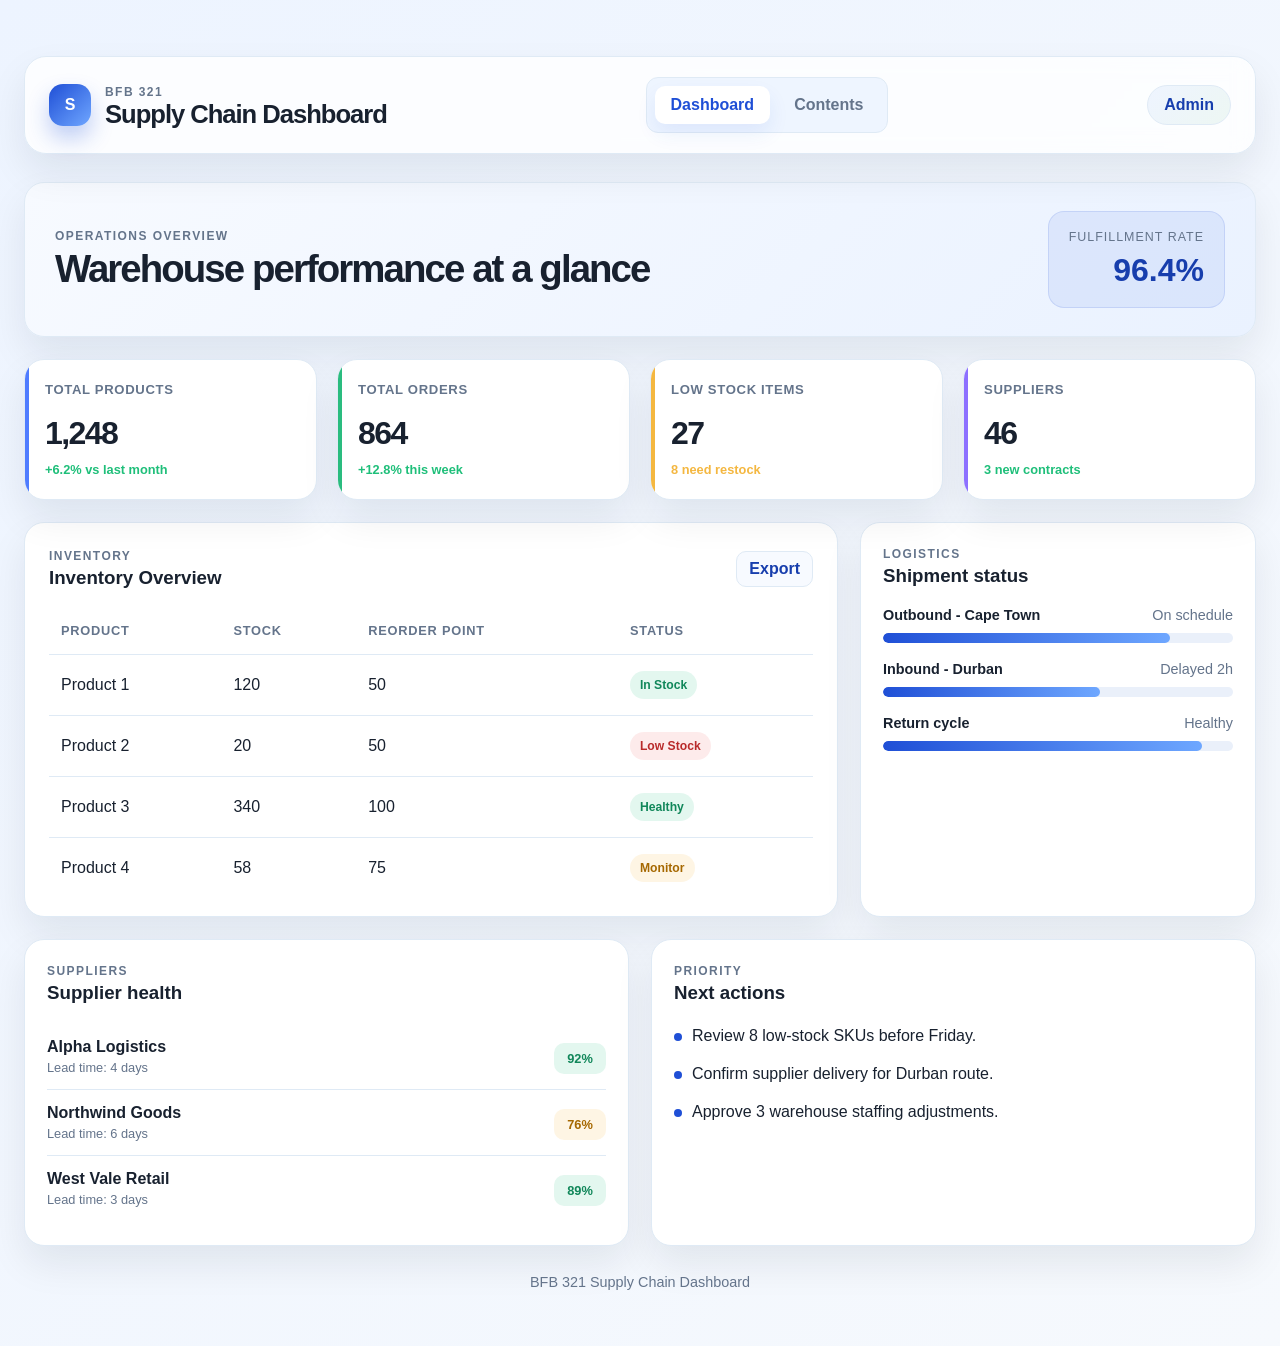
==== index.html @ 34307260 "Initial dashboard project" ====
<!DOCTYPE html>
<html lang="en">
<head>
    <meta charset="UTF-8">
    <meta name="viewport" content="width=device-width, initial-scale=1.0">
    <title>Supply Chain Dashboard</title>
    <link rel="stylesheet" href="style.css">
</head>
<body>
    <div class="dashboard-shell">
        <header class="topbar">
            <div class="brand-wrap">
                <div class="brand-mark">S</div>
                <div>
                    <span class="eyebrow">BFB 321</span>
                    <h1>Supply Chain Dashboard</h1>
                </div>
            </div>

            <nav class="main-nav" aria-label="Main Navigation">
                <a class="active" href="index.html">Dashboard</a>
                <a href="contents.html">Contents</a>
            </nav>

            <div class="user-pill">Admin</div>
        </header>

        <main class="dashboard-grid">
            <section class="hero card">
                <div>
                    <p class="eyebrow">Operations overview</p>
                    <h2>Warehouse performance at a glance</h2>
                </div>

                <div class="hero-metric">
                    <span>Fulfillment rate</span>
                    <strong>96.4%</strong>
                </div>
            </section>

            <section class="stats-grid" aria-label="Summary statistics">
                <article class="stat-card card accent-blue">
                    <div class="stat-label">Total Products</div>
                    <div class="stat-value">1,248</div>
                    <div class="stat-trend positive">+6.2% vs last month</div>
                </article>

                <article class="stat-card card accent-green">
                    <div class="stat-label">Total Orders</div>
                    <div class="stat-value">864</div>
                    <div class="stat-trend positive">+12.8% this week</div>
                </article>

                <article class="stat-card card accent-amber">
                    <div class="stat-label">Low Stock Items</div>
                    <div class="stat-value">27</div>
                    <div class="stat-trend warning">8 need restock</div>
                </article>

                <article class="stat-card card accent-purple">
                    <div class="stat-label">Suppliers</div>
                    <div class="stat-value">46</div>
                    <div class="stat-trend positive">3 new contracts</div>
                </article>
            </section>

            <section class="card table-panel">
                <div class="section-header">
                    <div>
                        <p class="eyebrow">Inventory</p>
                        <h3>Inventory Overview</h3>
                    </div>
                    <button class="ghost-button">Export</button>
                </div>

                <table>
                    <thead>
                        <tr>
                            <th>Product</th>
                            <th>Stock</th>
                            <th>Reorder Point</th>
                            <th>Status</th>
                        </tr>
                    </thead>
                    <tbody>
                        <tr>
                            <td>Product 1</td>
                            <td>120</td>
                            <td>50</td>
                            <td><span class="badge success">In Stock</span></td>
                        </tr>
                        <tr>
                            <td>Product 2</td>
                            <td>20</td>
                            <td>50</td>
                            <td><span class="badge danger">Low Stock</span></td>
                        </tr>
                        <tr>
                            <td>Product 3</td>
                            <td>340</td>
                            <td>100</td>
                            <td><span class="badge success">Healthy</span></td>
                        </tr>
                        <tr>
                            <td>Product 4</td>
                            <td>58</td>
                            <td>75</td>
                            <td><span class="badge warning">Monitor</span></td>
                        </tr>
                    </tbody>
                </table>
            </section>

            <aside class="card side-panel">
                <div class="section-header compact">
                    <div>
                        <p class="eyebrow">Logistics</p>
                        <h3>Shipment status</h3>
                    </div>
                </div>

                <div class="shipment-list">
                    <div class="shipment-item">
                        <div class="shipment-meta">
                            <strong>Outbound - Cape Town</strong>
                            <span>On schedule</span>
                        </div>
                        <div class="progress"><span style="width: 82%"></span></div>
                    </div>

                    <div class="shipment-item">
                        <div class="shipment-meta">
                            <strong>Inbound - Durban</strong>
                            <span>Delayed 2h</span>
                        </div>
                        <div class="progress"><span style="width: 62%"></span></div>
                    </div>

                    <div class="shipment-item">
                        <div class="shipment-meta">
                            <strong>Return cycle</strong>
                            <span>Healthy</span>
                        </div>
                        <div class="progress"><span style="width: 91%"></span></div>
                    </div>
                </div>
            </aside>

            <section class="card small-panel">
                <div class="section-header compact">
                    <div>
                        <p class="eyebrow">Suppliers</p>
                        <h3>Supplier health</h3>
                    </div>
                </div>

                <ul class="supplier-list">
                    <li>
                        <div>
                            <strong>Alpha Logistics</strong>
                            <span>Lead time: 4 days</span>
                        </div>
                        <span class="score good">92%</span>
                    </li>
                    <li>
                        <div>
                            <strong>Northwind Goods</strong>
                            <span>Lead time: 6 days</span>
                        </div>
                        <span class="score medium">76%</span>
                    </li>
                    <li>
                        <div>
                            <strong>West Vale Retail</strong>
                            <span>Lead time: 3 days</span>
                        </div>
                        <span class="score good">89%</span>
                    </li>
                </ul>
            </section>

            <section class="card small-panel">
                <div class="section-header compact">
                    <div>
                        <p class="eyebrow">Priority</p>
                        <h3>Next actions</h3>
                    </div>
                </div>

                <ul class="task-list">
                    <li>Review 8 low-stock SKUs before Friday.</li>
                    <li>Confirm supplier delivery for Durban route.</li>
                    <li>Approve 3 warehouse staffing adjustments.</li>
                </ul>
            </section>
        </main>

        <footer class="footer">
            <p>BFB 321 Supply Chain Dashboard</p>
        </footer>
    </div>
</body>
</html>
---- style.css ----
:root {
    --bg: #f3f7fb;
    --panel: #ffffff;
    --panel-soft: #eef5ff;
    --border: #dfeaf5;
    --primary: #1f4fd6;
    --primary-deep: #173ead;
    --text: #18212f;
    --muted: #64748b;
    --success: #1fbf7a;
    --warning: #f4b740;
    --danger: #ef5d5d;
    --shadow: 0 18px 38px rgba(15, 23, 42, 0.08);
}

* {
    box-sizing: border-box;
}

body {
    margin: 0;
    font-family: "Segoe UI", Tahoma, Geneva, Verdana, sans-serif;
    background: linear-gradient(135deg, #edf4ff 0%, #f6f9fd 100%);
    color: var(--text);
}

button,
a {
    font: inherit;
}

.dashboard-shell {
    max-width: 1280px;
    margin: 32px auto;
    padding: 24px;
}

.topbar {
    display: flex;
    align-items: center;
    justify-content: space-between;
    gap: 20px;
    background: rgba(255, 255, 255, 0.8);
    border: 1px solid var(--border);
    border-radius: 22px;
    padding: 20px 24px;
    box-shadow: var(--shadow);
    backdrop-filter: blur(10px);
}

.brand-wrap {
    display: flex;
    align-items: center;
    gap: 14px;
}

.brand-mark {
    width: 42px;
    height: 42px;
    border-radius: 14px;
    display: grid;
    place-items: center;
    font-weight: 700;
    color: #fff;
    background: linear-gradient(135deg, var(--primary) 0%, #6fa6ff 100%);
    box-shadow: 0 12px 22px rgba(31, 79, 214, 0.28);
}

.eyebrow {
    margin: 0 0 4px;
    color: var(--muted);
    font-size: 0.75rem;
    letter-spacing: 0.12em;
    text-transform: uppercase;
    font-weight: 700;
}

h1,
h2,
h3,
p {
    margin: 0;
}

h1 {
    font-size: clamp(1.4rem, 2vw, 2rem);
    letter-spacing: -0.04em;
}

.main-nav {
    display: flex;
    align-items: center;
    background: var(--panel-soft);
    border: 1px solid var(--border);
    border-radius: 12px;
    padding: 8px;
    gap: 8px;
}

.main-nav a {
    text-decoration: none;
    color: var(--muted);
    padding: 10px 16px;
    border-radius: 10px;
    font-weight: 600;
    transition: all 0.2s ease;
}

.main-nav a.active,
.main-nav a:hover {
    background: #fff;
    color: var(--primary);
    box-shadow: 0 10px 20px rgba(31, 79, 214, 0.08);
}

.user-pill {
    padding: 10px 16px;
    border-radius: 999px;
    background: linear-gradient(135deg, #eef4ff 0%, #edf7f3 100%);
    color: var(--primary-deep);
    font-weight: 700;
    border: 1px solid var(--border);
}

.dashboard-grid {
    display: grid;
    grid-template-columns: repeat(12, minmax(0, 1fr));
    gap: 22px;
    margin-top: 28px;
}

.card {
    background: var(--panel);
    border: 1px solid var(--border);
    border-radius: 20px;
    box-shadow: var(--shadow);
}

.hero {
    grid-column: span 12;
    display: flex;
    align-items: center;
    justify-content: space-between;
    gap: 16px;
    padding: 28px 30px;
    background: linear-gradient(135deg, #f7faff 0%, #eaf2ff 100%);
}

.hero h2 {
    font-size: clamp(1.7rem, 3vw, 2.4rem);
    letter-spacing: -0.05em;
}

.hero-metric {
    min-width: 170px;
    text-align: right;
    padding: 18px 20px;
    border-radius: 16px;
    background: rgba(31, 79, 214, 0.08);
    border: 1px solid rgba(31, 79, 214, 0.12);
}

.hero-metric span {
    display: block;
    color: var(--muted);
    font-size: 0.78rem;
    margin-bottom: 8px;
    text-transform: uppercase;
    letter-spacing: 0.08em;
}

.hero-metric strong {
    font-size: clamp(1.8rem, 2.5vw, 2.2rem);
    color: var(--primary-deep);
}

.stats-grid {
    grid-column: span 12;
    display: grid;
    grid-template-columns: repeat(4, minmax(0, 1fr));
    gap: 20px;
}

.stat-card {
    padding: 22px 20px;
    position: relative;
    overflow: hidden;
}

.stat-card::before {
    content: "";
    position: absolute;
    inset: 0 auto 0 0;
    width: 4px;
    background: var(--primary);
}

.accent-blue::before { background: #4f7cff; }
.accent-green::before { background: #2abc7f; }
.accent-amber::before { background: #f4b740; }
.accent-purple::before { background: #8d70ff; }

.stat-label {
    color: var(--muted);
    font-size: 0.82rem;
    letter-spacing: 0.05em;
    text-transform: uppercase;
    font-weight: 700;
}

.stat-value {
    margin-top: 18px;
    font-size: clamp(1.9rem, 2.5vw, 2.6rem);
    font-weight: 800;
    letter-spacing: -0.05em;
}

.stat-trend {
    margin-top: 10px;
    font-size: 0.8rem;
    font-weight: 600;
}

.positive { color: var(--success); }
.warning { color: var(--warning); }

.table-panel {
    grid-column: span 8;
    padding: 26px 24px 18px;
}

.side-panel,
.small-panel {
    padding: 24px 22px;
}

.side-panel {
    grid-column: span 4;
}

.small-panel {
    grid-column: span 6;
}

.section-header {
    display: flex;
    align-items: center;
    justify-content: space-between;
    gap: 12px;
    margin-bottom: 18px;
}

.section-header.compact {
    margin-bottom: 20px;
}

.ghost-button {
    border: 1px solid var(--border);
    background: #f7faff;
    color: var(--primary-deep);
    border-radius: 10px;
    padding: 8px 12px;
    cursor: pointer;
    font-weight: 600;
}

table {
    width: 100%;
    border-collapse: collapse;
    text-align: left;
}

th,
td {
    padding: 16px 12px;
    border-bottom: 1px solid var(--border);
}

th {
    color: var(--muted);
    font-size: 0.8rem;
    letter-spacing: 0.06em;
    text-transform: uppercase;
    font-weight: 700;
}

tbody tr:last-child td {
    border-bottom: none;
}

.badge {
    display: inline-flex;
    padding: 7px 10px;
    border-radius: 999px;
    font-size: 0.76rem;
    font-weight: 700;
}

.badge.success {
    background: rgba(31, 191, 122, 0.12);
    color: #11875a;
}

.badge.warning {
    background: rgba(244, 183, 64, 0.14);
    color: #a66800;
}

.badge.danger {
    background: rgba(239, 93, 93, 0.12);
    color: #b92b2b;
}

.shipment-list,
.supplier-list,
.task-list {
    list-style: none;
    margin: 0;
    padding: 0;
}

.shipment-item + .shipment-item {
    margin-top: 18px;
}

.shipment-meta {
    display: flex;
    align-items: center;
    justify-content: space-between;
    gap: 10px;
    margin-bottom: 10px;
    font-size: 0.9rem;
}

.shipment-meta span {
    color: var(--muted);
}

.progress {
    width: 100%;
    height: 10px;
    background: #eaf0fa;
    border-radius: 999px;
    overflow: hidden;
}

.progress span {
    display: block;
    height: 100%;
    border-radius: inherit;
    background: linear-gradient(90deg, var(--primary) 0%, #6ea7ff 100%);
}

.supplier-list li {
    display: flex;
    align-items: center;
    justify-content: space-between;
    gap: 12px;
    padding: 14px 0;
    border-bottom: 1px solid var(--border);
}

.supplier-list li:last-child {
    border-bottom: none;
}

.supplier-list strong,
.task-list li {
    color: var(--text);
}

.supplier-list span {
    display: block;
    color: var(--muted);
    font-size: 0.8rem;
    margin-top: 4px;
}

.score {
    min-width: 52px;
    padding: 8px 10px;
    border-radius: 10px;
    text-align: center;
    font-weight: 700;
    font-size: 0.8rem;
}

.score.good {
    background: rgba(31, 191, 122, 0.12);
    color: #11875a;
}

.score.medium {
    background: rgba(244, 183, 64, 0.14);
    color: #a66800;
}

.task-list {
    display: grid;
    gap: 14px;
}

.task-list li {
    padding-left: 18px;
    position: relative;
    line-height: 1.5;
}

.task-list li::before {
    content: "";
    position: absolute;
    left: 0;
    top: 9px;
    width: 8px;
    height: 8px;
    border-radius: 50%;
    background: var(--primary);
}

.footer {
    margin-top: 28px;
    text-align: center;
    color: var(--muted);
    font-size: 0.9rem;
}

@media (max-width: 900px) {
    .topbar {
        flex-wrap: wrap;
    }

    .stats-grid {
        grid-template-columns: repeat(2, minmax(0, 1fr));
    }

    .table-panel,
    .side-panel,
    .small-panel {
        grid-column: span 12;
    }
}

@media (max-width: 560px) {
    .dashboard-shell {
        padding: 16px;
    }

    .topbar {
        padding: 16px;
    }

    .main-nav {
        width: 100%;
        justify-content: space-between;
    }

    .hero {
        flex-direction: column;
        align-items: flex-start;
    }

    .stats-grid {
        grid-template-columns: 1fr;
    }

    th,
    td {
        padding: 12px 8px;
    }
}
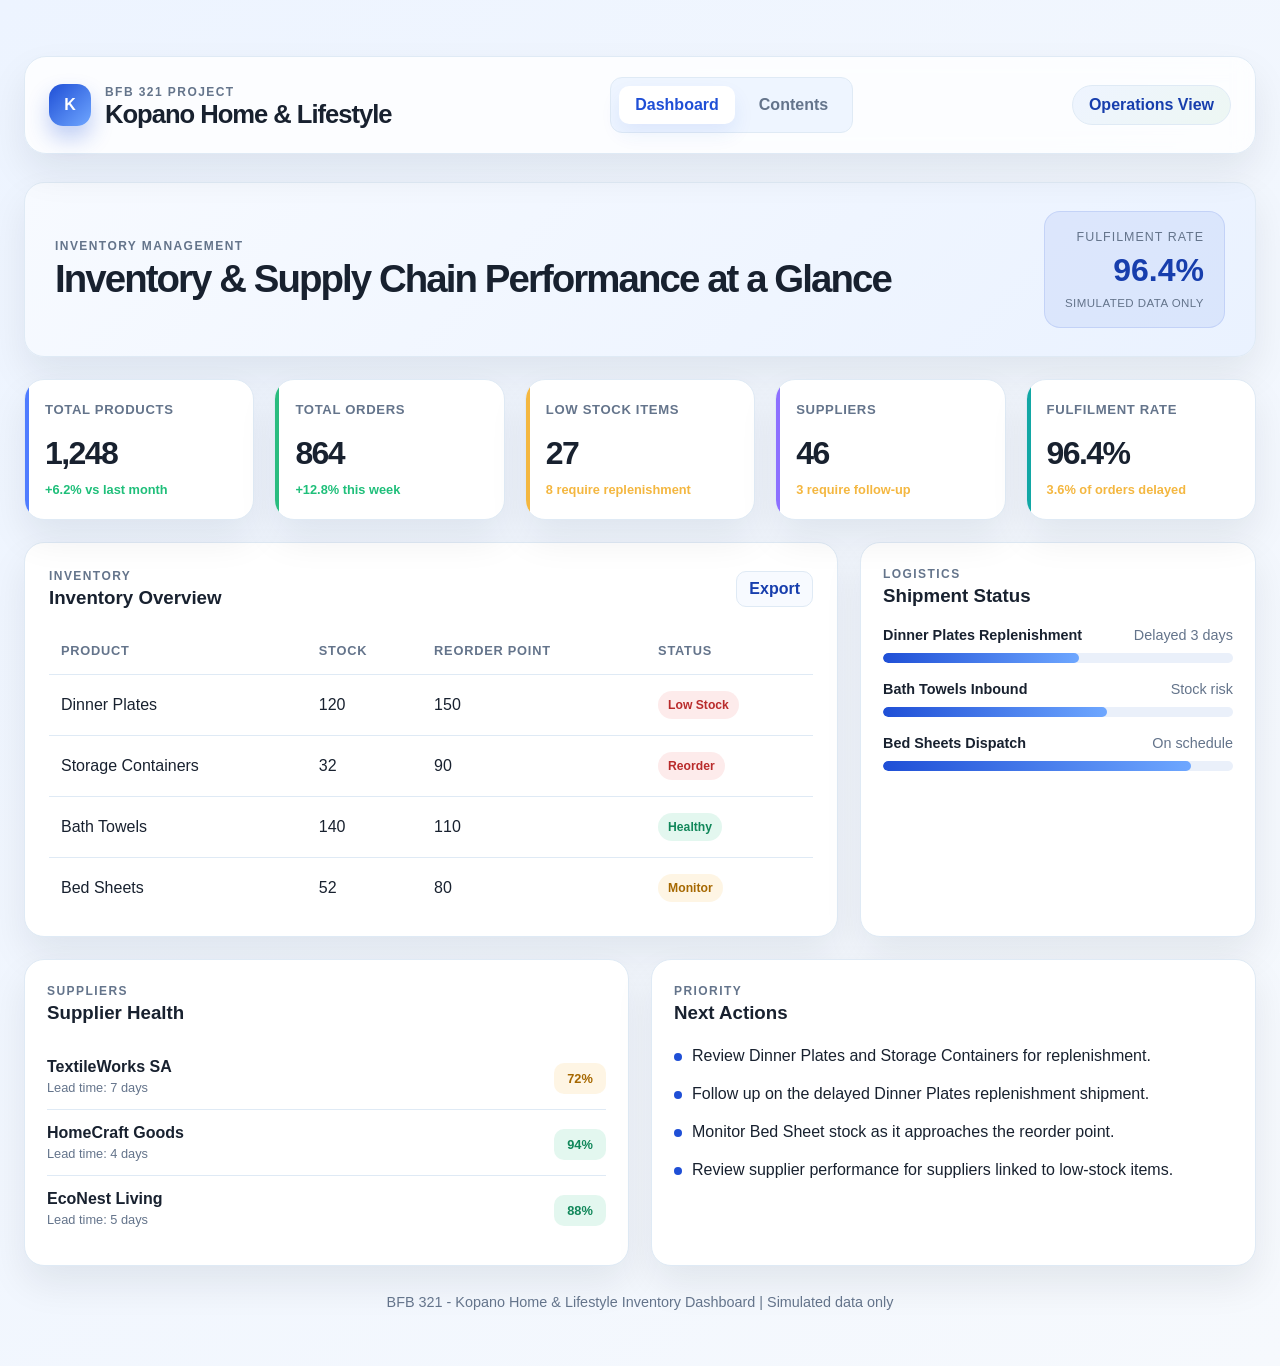
==== commit 502ba855: "Update Kopano inventory dashboard" ====
--- a/index.html
+++ b/index.html
@@ -3,17 +3,17 @@
 <head>
     <meta charset="UTF-8">
     <meta name="viewport" content="width=device-width, initial-scale=1.0">
-    <title>Supply Chain Dashboard</title>
+    <title>Kopano Home & Lifestyle Inventory Dashboard</title>
     <link rel="stylesheet" href="style.css">
 </head>
 <body>
     <div class="dashboard-shell">
         <header class="topbar">
             <div class="brand-wrap">
-                <div class="brand-mark">S</div>
+                <div class="brand-mark">K</div>
                 <div>
-                    <span class="eyebrow">BFB 321</span>
-                    <h1>Supply Chain Dashboard</h1>
+                    <span class="eyebrow">BFB 321 Project</span>
+                    <h1>Kopano Home & Lifestyle</h1>
                 </div>
             </div>
 
@@ -22,23 +22,26 @@
                 <a href="contents.html">Contents</a>
             </nav>
 
-            <div class="user-pill">Admin</div>
+            <div class="user-pill">Operations View</div>
         </header>
 
         <main class="dashboard-grid">
+
             <section class="hero card">
                 <div>
-                    <p class="eyebrow">Operations overview</p>
-                    <h2>Warehouse performance at a glance</h2>
+                    <p class="eyebrow">Inventory Management</p>
+                    <h2>Inventory &amp; Supply Chain Performance at a Glance</h2>
                 </div>
 
                 <div class="hero-metric">
-                    <span>Fulfillment rate</span>
+                    <span>Fulfilment Rate</span>
                     <strong>96.4%</strong>
+                    <small>Simulated data only</small>
                 </div>
             </section>
 
             <section class="stats-grid" aria-label="Summary statistics">
+
                 <article class="stat-card card accent-blue">
                     <div class="stat-label">Total Products</div>
                     <div class="stat-value">1,248</div>
@@ -54,14 +57,21 @@
                 <article class="stat-card card accent-amber">
                     <div class="stat-label">Low Stock Items</div>
                     <div class="stat-value">27</div>
-                    <div class="stat-trend warning">8 need restock</div>
+                    <div class="stat-trend warning">8 require replenishment</div>
                 </article>
 
                 <article class="stat-card card accent-purple">
                     <div class="stat-label">Suppliers</div>
                     <div class="stat-value">46</div>
-                    <div class="stat-trend positive">3 new contracts</div>
-                </article>
+                    <div class="stat-trend warning">3 require follow-up</div>
+                </article>
+
+                <article class="stat-card card accent-teal">
+                    <div class="stat-label">Fulfilment Rate</div>
+                    <div class="stat-value">96.4%</div>
+                    <div class="stat-trend warning">3.6% of orders delayed</div>
+                </article>
+
             </section>
 
             <section class="card table-panel">
@@ -82,29 +92,33 @@
                             <th>Status</th>
                         </tr>
                     </thead>
+
                     <tbody>
                         <tr>
-                            <td>Product 1</td>
+                            <td>Dinner Plates</td>
                             <td>120</td>
-                            <td>50</td>
-                            <td><span class="badge success">In Stock</span></td>
-                        </tr>
-                        <tr>
-                            <td>Product 2</td>
-                            <td>20</td>
-                            <td>50</td>
+                            <td>150</td>
                             <td><span class="badge danger">Low Stock</span></td>
                         </tr>
-                        <tr>
-                            <td>Product 3</td>
-                            <td>340</td>
-                            <td>100</td>
+
+                        <tr>
+                            <td>Storage Containers</td>
+                            <td>32</td>
+                            <td>90</td>
+                            <td><span class="badge danger">Reorder</span></td>
+                        </tr>
+
+                        <tr>
+                            <td>Bath Towels</td>
+                            <td>140</td>
+                            <td>110</td>
                             <td><span class="badge success">Healthy</span></td>
                         </tr>
-                        <tr>
-                            <td>Product 4</td>
-                            <td>58</td>
-                            <td>75</td>
+
+                        <tr>
+                            <td>Bed Sheets</td>
+                            <td>52</td>
+                            <td>80</td>
                             <td><span class="badge warning">Monitor</span></td>
                         </tr>
                     </tbody>
@@ -115,34 +129,42 @@
                 <div class="section-header compact">
                     <div>
                         <p class="eyebrow">Logistics</p>
-                        <h3>Shipment status</h3>
+                        <h3>Shipment Status</h3>
                     </div>
                 </div>
 
                 <div class="shipment-list">
+
                     <div class="shipment-item">
                         <div class="shipment-meta">
-                            <strong>Outbound - Cape Town</strong>
-                            <span>On schedule</span>
-                        </div>
-                        <div class="progress"><span style="width: 82%"></span></div>
+                            <strong>Dinner Plates Replenishment</strong>
+                            <span>Delayed 3 days</span>
+                        </div>
+                        <div class="progress">
+                            <span style="width: 56%"></span>
+                        </div>
                     </div>
 
                     <div class="shipment-item">
                         <div class="shipment-meta">
-                            <strong>Inbound - Durban</strong>
-                            <span>Delayed 2h</span>
-                        </div>
-                        <div class="progress"><span style="width: 62%"></span></div>
+                            <strong>Bath Towels Inbound</strong>
+                            <span>Stock risk</span>
+                        </div>
+                        <div class="progress">
+                            <span style="width: 64%"></span>
+                        </div>
                     </div>
 
                     <div class="shipment-item">
                         <div class="shipment-meta">
-                            <strong>Return cycle</strong>
-                            <span>Healthy</span>
-                        </div>
-                        <div class="progress"><span style="width: 91%"></span></div>
-                    </div>
+                            <strong>Bed Sheets Dispatch</strong>
+                            <span>On schedule</span>
+                        </div>
+                        <div class="progress">
+                            <span style="width: 88%"></span>
+                        </div>
+                    </div>
+
                 </div>
             </aside>
 
@@ -150,32 +172,36 @@
                 <div class="section-header compact">
                     <div>
                         <p class="eyebrow">Suppliers</p>
-                        <h3>Supplier health</h3>
+                        <h3>Supplier Health</h3>
                     </div>
                 </div>
 
                 <ul class="supplier-list">
+
                     <li>
                         <div>
-                            <strong>Alpha Logistics</strong>
-                            <span>Lead time: 4 days</span>
-                        </div>
-                        <span class="score good">92%</span>
+                            <strong>TextileWorks SA</strong>
+                            <span>Lead time: 7 days</span>
+                        </div>
+                        <span class="score medium">72%</span>
                     </li>
+
                     <li>
                         <div>
-                            <strong>Northwind Goods</strong>
-                            <span>Lead time: 6 days</span>
-                        </div>
-                        <span class="score medium">76%</span>
+                            <strong>HomeCraft Goods</strong>
+                            <span>Lead time: 4 days</span>
+                        </div>
+                        <span class="score good">94%</span>
                     </li>
+
                     <li>
                         <div>
-                            <strong>West Vale Retail</strong>
-                            <span>Lead time: 3 days</span>
-                        </div>
-                        <span class="score good">89%</span>
+                            <strong>EcoNest Living</strong>
+                            <span>Lead time: 5 days</span>
+                        </div>
+                        <span class="score good">88%</span>
                     </li>
+
                 </ul>
             </section>
 
@@ -183,21 +209,23 @@
                 <div class="section-header compact">
                     <div>
                         <p class="eyebrow">Priority</p>
-                        <h3>Next actions</h3>
+                        <h3>Next Actions</h3>
                     </div>
                 </div>
 
                 <ul class="task-list">
-                    <li>Review 8 low-stock SKUs before Friday.</li>
-                    <li>Confirm supplier delivery for Durban route.</li>
-                    <li>Approve 3 warehouse staffing adjustments.</li>
+                    <li>Review Dinner Plates and Storage Containers for replenishment.</li>
+                    <li>Follow up on the delayed Dinner Plates replenishment shipment.</li>
+                    <li>Monitor Bed Sheet stock as it approaches the reorder point.</li>
+                    <li>Review supplier performance for suppliers linked to low-stock items.</li>
                 </ul>
             </section>
+
         </main>
 
         <footer class="footer">
-            <p>BFB 321 Supply Chain Dashboard</p>
+            <p>BFB 321 - Kopano Home &amp; Lifestyle Inventory Dashboard | Simulated data only</p>
         </footer>
     </div>
 </body>
-</html>
+</html>
--- a/style.css
+++ b/style.css
@@ -172,12 +172,22 @@
 .hero-metric strong {
     font-size: clamp(1.8rem, 2.5vw, 2.2rem);
     color: var(--primary-deep);
+    display: block;
+}
+
+.hero-metric small {
+    display: block;
+    margin-top: 8px;
+    color: var(--muted);
+    font-size: 0.72rem;
+    letter-spacing: 0.04em;
+    text-transform: uppercase;
 }
 
 .stats-grid {
     grid-column: span 12;
     display: grid;
-    grid-template-columns: repeat(4, minmax(0, 1fr));
+    grid-template-columns: repeat(5, minmax(0, 1fr));
     gap: 20px;
 }
 
@@ -195,10 +205,25 @@
     background: var(--primary);
 }
 
-.accent-blue::before { background: #4f7cff; }
-.accent-green::before { background: #2abc7f; }
-.accent-amber::before { background: #f4b740; }
-.accent-purple::before { background: #8d70ff; }
+.accent-blue::before {
+    background: #4f7cff;
+}
+
+.accent-green::before {
+    background: #2abc7f;
+}
+
+.accent-amber::before {
+    background: #f4b740;
+}
+
+.accent-purple::before {
+    background: #8d70ff;
+}
+
+.accent-teal::before {
+    background: #12a7a5;
+}
 
 .stat-label {
     color: var(--muted);
@@ -221,8 +246,13 @@
     font-weight: 600;
 }
 
-.positive { color: var(--success); }
-.warning { color: var(--warning); }
+.positive {
+    color: var(--success);
+}
+
+.warning {
+    color: var(--warning);
+}
 
 .table-panel {
     grid-column: span 8;
@@ -467,4 +497,4 @@
     td {
         padding: 12px 8px;
     }
-}
+}
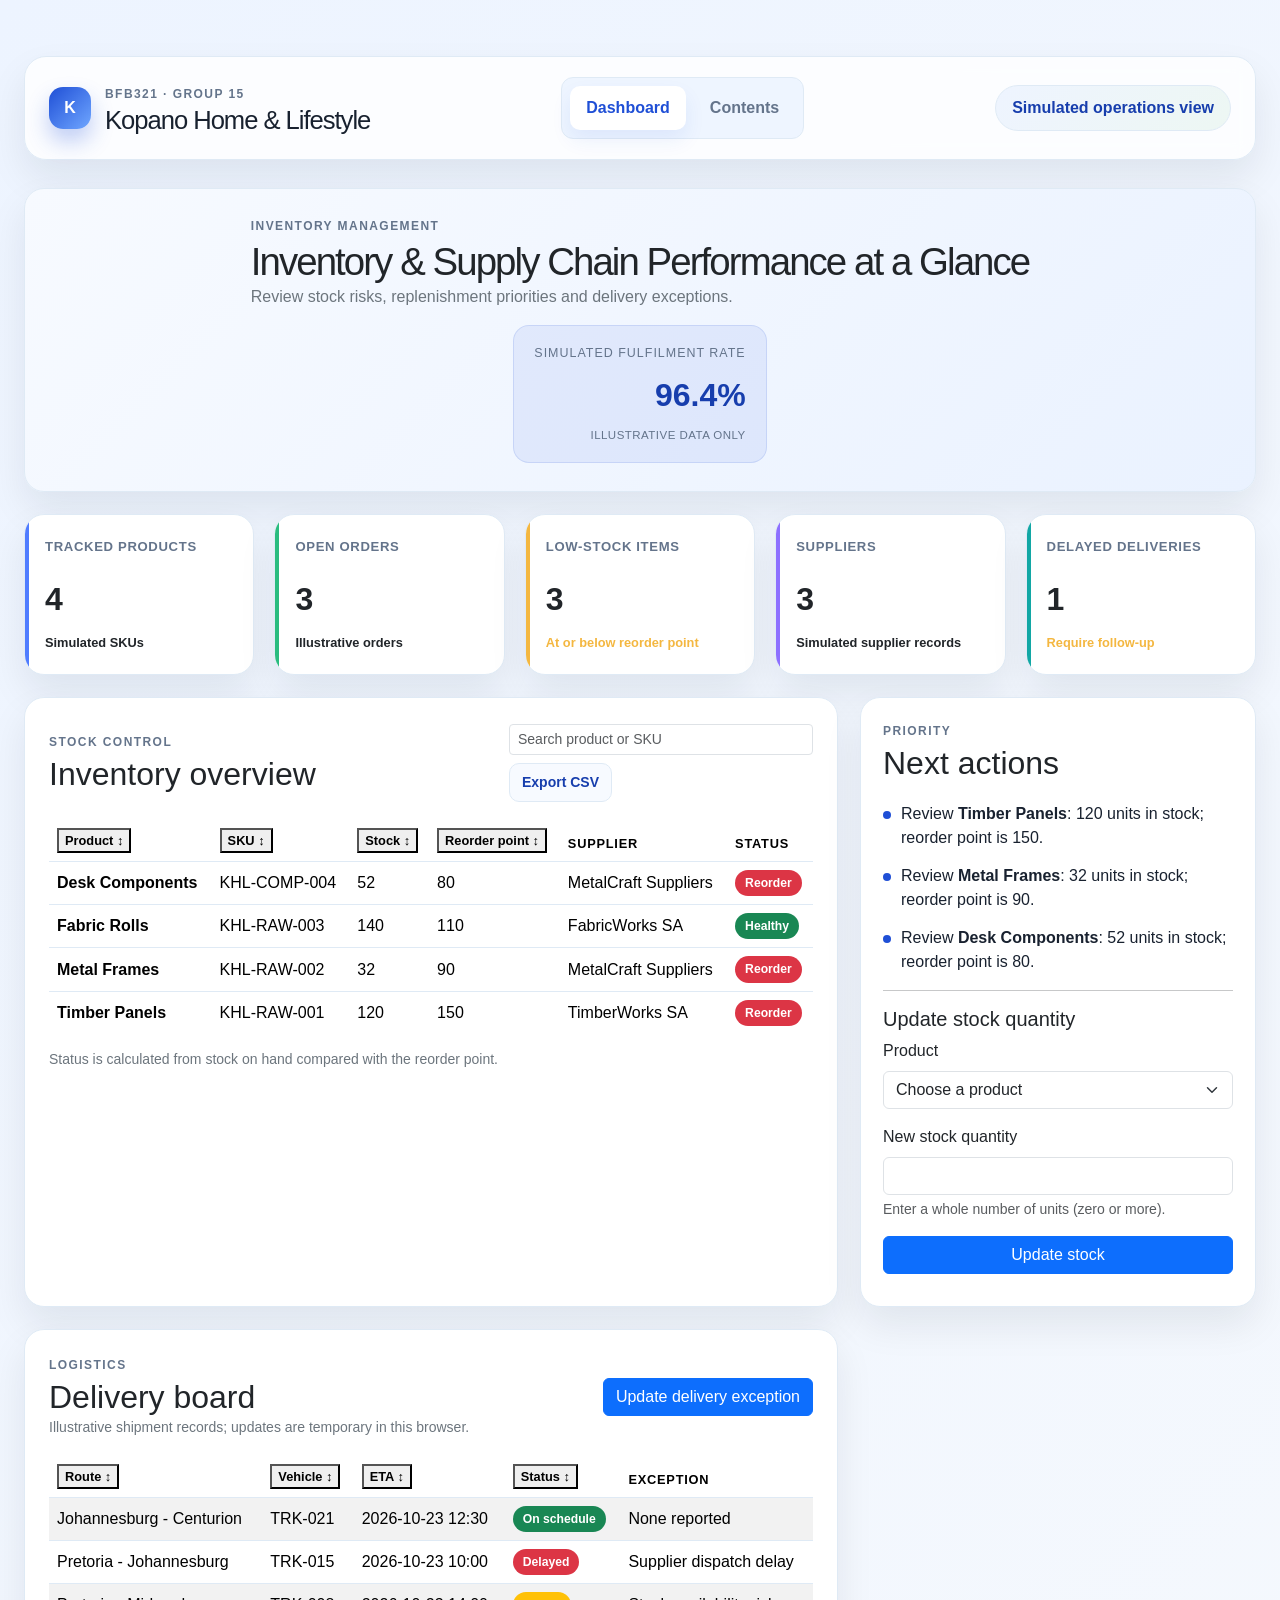
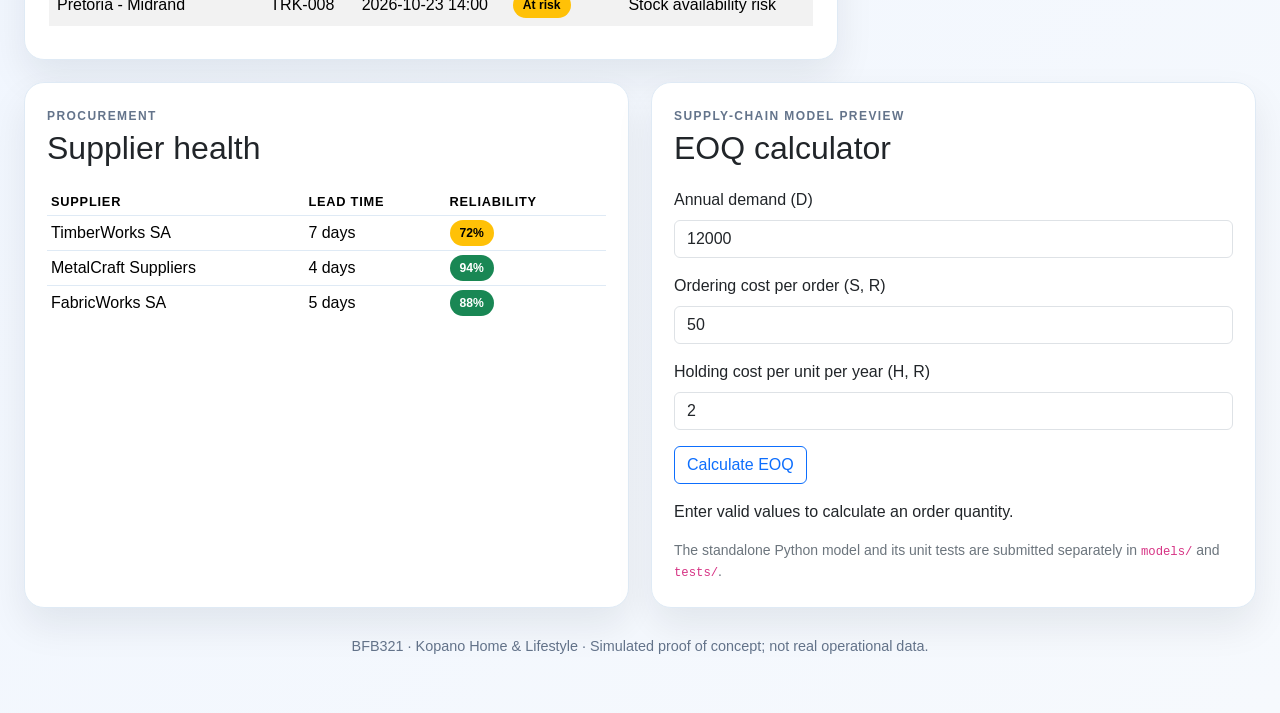
==== commit cda77ebe: "Add inventory dashboard and EOQ model" ====
--- a/index.html
+++ b/index.html
@@ -1,231 +1,147 @@
 <!DOCTYPE html>
 <html lang="en">
 <head>
-    <meta charset="UTF-8">
-    <meta name="viewport" content="width=device-width, initial-scale=1.0">
-    <title>Kopano Home & Lifestyle Inventory Dashboard</title>
-    <link rel="stylesheet" href="style.css">
+  <meta charset="UTF-8">
+  <meta name="viewport" content="width=device-width, initial-scale=1">
+  <meta name="description" content="Kopano Home & Lifestyle simulated inventory and supply-chain dashboard for BFB321.">
+  <title>Kopano Home &amp; Lifestyle | Inventory Dashboard</title>
+  <link href="https://cdn.jsdelivr.net/npm/bootstrap@5.3.3/dist/css/bootstrap.min.css" rel="stylesheet">
+  <link rel="stylesheet" href="style.css">
 </head>
 <body>
-    <div class="dashboard-shell">
-        <header class="topbar">
-            <div class="brand-wrap">
-                <div class="brand-mark">K</div>
-                <div>
-                    <span class="eyebrow">BFB 321 Project</span>
-                    <h1>Kopano Home & Lifestyle</h1>
-                </div>
-            </div>
+<div class="dashboard-shell">
+  <header class="topbar">
+    <div class="brand-wrap">
+      <div class="brand-mark" aria-hidden="true">K</div>
+      <div><span class="eyebrow">BFB321 · Group 15</span><h1>Kopano Home &amp; Lifestyle</h1></div>
+    </div>
+    <nav class="main-nav" aria-label="Main navigation">
+      <a class="active" aria-current="page" href="index.html">Dashboard</a>
+      <a href="contents.html">Contents</a>
+    </nav>
+    <div class="user-pill">Simulated operations view</div>
+  </header>
 
-            <nav class="main-nav" aria-label="Main Navigation">
-                <a class="active" href="index.html">Dashboard</a>
-                <a href="contents.html">Contents</a>
-            </nav>
+  <main class="dashboard-grid">
+    <section class="hero card" aria-labelledby="page-title">
+      <div>
+        <p class="eyebrow">Inventory management</p>
+        <h2 id="page-title">Inventory &amp; Supply Chain Performance at a Glance</h2>
+        <p class="text-secondary mb-0">Review stock risks, replenishment priorities and delivery exceptions.</p>
+      </div>
+      <div class="hero-metric"><span>Simulated fulfilment rate</span><strong id="fulfilmentRate">96.4%</strong><small>Illustrative data only</small></div>
+    </section>
 
-            <div class="user-pill">Operations View</div>
-        </header>
+    <section class="stats-grid" aria-label="Summary statistics">
+      <article class="stat-card card accent-blue"><div class="stat-label">Tracked products</div><div class="stat-value" id="totalProducts">4</div><div class="stat-trend">Simulated SKUs</div></article>
+      <article class="stat-card card accent-green"><div class="stat-label">Open orders</div><div class="stat-value" id="openOrders">3</div><div class="stat-trend">Illustrative orders</div></article>
+      <article class="stat-card card accent-amber"><div class="stat-label">Low-stock items</div><div class="stat-value" id="lowStockCount">3</div><div class="stat-trend warning">At or below reorder point</div></article>
+      <article class="stat-card card accent-purple"><div class="stat-label">Suppliers</div><div class="stat-value">3</div><div class="stat-trend">Simulated supplier records</div></article>
+      <article class="stat-card card accent-teal"><div class="stat-label">Delayed deliveries</div><div class="stat-value" id="delayedCount">1</div><div class="stat-trend warning">Require follow-up</div></article>
+    </section>
 
-        <main class="dashboard-grid">
+    <section class="card table-panel" aria-labelledby="inventory-heading">
+      <div class="section-header">
+        <div><p class="eyebrow">Stock control</p><h2 id="inventory-heading">Inventory overview</h2></div>
+        <div class="d-flex flex-wrap gap-2 align-items-center">
+          <label class="visually-hidden" for="inventorySearch">Search inventory</label>
+          <input id="inventorySearch" class="form-control form-control-sm" type="search" placeholder="Search product or SKU">
+          <button class="ghost-button btn btn-outline-primary btn-sm" id="exportButton" type="button">Export CSV</button>
+        </div>
+      </div>
+      <div class="table-responsive">
+        <table class="table table-hover align-middle" id="inventoryTable">
+          <caption class="visually-hidden">Simulated stock quantities and reorder points. Select a heading to sort.</caption>
+          <thead><tr>
+            <th scope="col"><button type="button" class="sort-button" data-inventory-sort="name">Product ↕</button></th>
+            <th scope="col"><button type="button" class="sort-button" data-inventory-sort="sku">SKU ↕</button></th>
+            <th scope="col"><button type="button" class="sort-button" data-inventory-sort="stock">Stock ↕</button></th>
+            <th scope="col"><button type="button" class="sort-button" data-inventory-sort="reorder">Reorder point ↕</button></th>
+            <th scope="col">Supplier</th><th scope="col">Status</th>
+          </tr></thead>
+          <tbody id="inventoryBody"></tbody>
+        </table>
+      </div>
+      <p class="small text-secondary mb-0">Status is calculated from stock on hand compared with the reorder point.</p>
+    </section>
 
-            <section class="hero card">
-                <div>
-                    <p class="eyebrow">Inventory Management</p>
-                    <h2>Inventory &amp; Supply Chain Performance at a Glance</h2>
-                </div>
+    <aside class="card side-panel" aria-labelledby="actions-heading">
+      <div class="section-header compact"><div><p class="eyebrow">Priority</p><h2 id="actions-heading">Next actions</h2></div></div>
+      <ul class="task-list" id="actionList"><li>Review items at or below the reorder point.</li><li>Follow up on delayed deliveries.</li></ul>
+      <hr>
+      <h3 class="h5">Update stock quantity</h3>
+      <form id="stockForm" novalidate>
+        <div class="mb-3"><label class="form-label" for="stockProduct">Product</label><select class="form-select" id="stockProduct" name="product" required><option value="">Choose a product</option></select><div class="invalid-feedback">Select a product.</div></div>
+        <div class="mb-3"><label class="form-label" for="newStock">New stock quantity</label><input class="form-control" id="newStock" name="quantity" type="number" min="0" step="1" inputmode="numeric" required><div class="form-text">Enter a whole number of units (zero or more).</div><div class="invalid-feedback">Enter a whole number that is zero or greater.</div></div>
+        <button class="btn btn-primary w-100" type="submit">Update stock</button>
+        <p id="stockMessage" class="form-message mt-2" role="status" aria-live="polite"></p>
+      </form>
+    </aside>
 
-                <div class="hero-metric">
-                    <span>Fulfilment Rate</span>
-                    <strong>96.4%</strong>
-                    <small>Simulated data only</small>
-                </div>
-            </section>
+    <section class="card table-panel delivery-panel" aria-labelledby="delivery-heading">
+      <div class="section-header">
+        <div><p class="eyebrow">Logistics</p><h2 id="delivery-heading">Delivery board</h2><p class="small text-secondary mb-0">Illustrative shipment records; updates are temporary in this browser.</p></div>
+        <button type="button" class="btn btn-primary" data-bs-toggle="modal" data-bs-target="#exceptionModal">Update delivery exception</button>
+      </div>
+      <div class="table-responsive">
+        <table class="table table-striped table-hover align-middle" id="deliveryTable">
+          <caption class="visually-hidden">Simulated delivery routes, vehicle IDs, estimated arrival times and statuses.</caption>
+          <thead><tr>
+            <th scope="col"><button type="button" class="sort-button" data-delivery-sort="route">Route ↕</button></th>
+            <th scope="col"><button type="button" class="sort-button" data-delivery-sort="vehicle">Vehicle ↕</button></th>
+            <th scope="col"><button type="button" class="sort-button" data-delivery-sort="eta">ETA ↕</button></th>
+            <th scope="col"><button type="button" class="sort-button" data-delivery-sort="status">Status ↕</button></th>
+            <th scope="col">Exception</th>
+          </tr></thead>
+          <tbody id="deliveryBody"></tbody>
+        </table>
+      </div>
+    </section>
 
-            <section class="stats-grid" aria-label="Summary statistics">
+    <section class="card small-panel" aria-labelledby="supplier-heading">
+      <div class="section-header compact"><div><p class="eyebrow">Procurement</p><h2 id="supplier-heading">Supplier health</h2></div></div>
+      <div class="table-responsive"><table class="table table-sm align-middle">
+        <caption class="visually-hidden">Simulated supplier lead times and reliability scores.</caption>
+        <thead><tr><th scope="col">Supplier</th><th scope="col">Lead time</th><th scope="col">Reliability</th></tr></thead>
+        <tbody>
+          <tr><td>TimberWorks SA</td><td>7 days</td><td><span class="badge text-bg-warning">72%</span></td></tr>
+          <tr><td>MetalCraft Suppliers</td><td>4 days</td><td><span class="badge text-bg-success">94%</span></td></tr>
+          <tr><td>FabricWorks SA</td><td>5 days</td><td><span class="badge text-bg-success">88%</span></td></tr>
+        </tbody>
+      </table></div>
+    </section>
 
-                <article class="stat-card card accent-blue">
-                    <div class="stat-label">Total Products</div>
-                    <div class="stat-value">1,248</div>
-                    <div class="stat-trend positive">+6.2% vs last month</div>
-                </article>
+    <section class="card small-panel" aria-labelledby="eoq-heading">
+      <div class="section-header compact"><div><p class="eyebrow">Supply-chain model preview</p><h2 id="eoq-heading">EOQ calculator</h2></div></div>
+      <form id="eoqForm" novalidate>
+        <div class="mb-3"><label for="annualDemand" class="form-label">Annual demand (D)</label><input class="form-control" id="annualDemand" type="number" min="0.01" step="any" value="12000" required><div class="invalid-feedback">Enter a number greater than zero.</div></div>
+        <div class="mb-3"><label for="orderCost" class="form-label">Ordering cost per order (S, R)</label><input class="form-control" id="orderCost" type="number" min="0.01" step="any" value="50" required><div class="invalid-feedback">Enter a number greater than zero.</div></div>
+        <div class="mb-3"><label for="holdingCost" class="form-label">Holding cost per unit per year (H, R)</label><input class="form-control" id="holdingCost" type="number" min="0.01" step="any" value="2" required><div class="invalid-feedback">Enter a number greater than zero.</div></div>
+        <button class="btn btn-outline-primary" type="submit">Calculate EOQ</button>
+        <div id="eoqResult" class="eoq-result mt-3" role="status" aria-live="polite">Enter valid values to calculate an order quantity.</div>
+      </form>
+      <p class="small text-secondary mt-3 mb-0">The standalone Python model and its unit tests are submitted separately in <code>models/</code> and <code>tests/</code>.</p>
+    </section>
+  </main>
 
-                <article class="stat-card card accent-green">
-                    <div class="stat-label">Total Orders</div>
-                    <div class="stat-value">864</div>
-                    <div class="stat-trend positive">+12.8% this week</div>
-                </article>
+  <footer class="footer"><p>BFB321 · Kopano Home &amp; Lifestyle · Simulated proof of concept; not real operational data.</p></footer>
+</div>
 
-                <article class="stat-card card accent-amber">
-                    <div class="stat-label">Low Stock Items</div>
-                    <div class="stat-value">27</div>
-                    <div class="stat-trend warning">8 require replenishment</div>
-                </article>
+<div class="modal fade" id="exceptionModal" tabindex="-1" aria-labelledby="exceptionModalTitle" aria-hidden="true">
+  <div class="modal-dialog"><div class="modal-content">
+    <form id="exceptionForm" novalidate>
+      <div class="modal-header"><h2 class="modal-title fs-5" id="exceptionModalTitle">Update delivery exception</h2><button type="button" class="btn-close" data-bs-dismiss="modal" aria-label="Close"></button></div>
+      <div class="modal-body">
+        <div class="mb-3"><label for="deliveryVehicle" class="form-label">Vehicle</label><select id="deliveryVehicle" class="form-select" required><option value="">Choose a delivery</option></select><div class="invalid-feedback">Select a delivery.</div></div>
+        <div class="mb-3"><label for="deliveryStatus" class="form-label">Status</label><select id="deliveryStatus" class="form-select" required><option value="">Choose a status</option><option>On schedule</option><option>At risk</option><option>Delayed</option><option>Delivered</option></select><div class="invalid-feedback">Select a status.</div></div>
+        <div class="mb-3"><label for="deliveryException" class="form-label">Exception or update note</label><textarea id="deliveryException" class="form-control" rows="3" maxlength="250" required></textarea><div class="form-text">Maximum 250 characters. Use simulated information only.</div><div class="invalid-feedback">Enter an update note.</div></div>
+      </div>
+      <div class="modal-footer"><button type="button" class="btn btn-secondary" data-bs-dismiss="modal">Cancel</button><button type="submit" class="btn btn-primary">Save update</button></div>
+    </form>
+  </div></div>
+</div>
 
-                <article class="stat-card card accent-purple">
-                    <div class="stat-label">Suppliers</div>
-                    <div class="stat-value">46</div>
-                    <div class="stat-trend warning">3 require follow-up</div>
-                </article>
-
-                <article class="stat-card card accent-teal">
-                    <div class="stat-label">Fulfilment Rate</div>
-                    <div class="stat-value">96.4%</div>
-                    <div class="stat-trend warning">3.6% of orders delayed</div>
-                </article>
-
-            </section>
-
-            <section class="card table-panel">
-                <div class="section-header">
-                    <div>
-                        <p class="eyebrow">Inventory</p>
-                        <h3>Inventory Overview</h3>
-                    </div>
-                    <button class="ghost-button">Export</button>
-                </div>
-
-                <table>
-                    <thead>
-                        <tr>
-                            <th>Product</th>
-                            <th>Stock</th>
-                            <th>Reorder Point</th>
-                            <th>Status</th>
-                        </tr>
-                    </thead>
-
-                    <tbody>
-                        <tr>
-                            <td>Dinner Plates</td>
-                            <td>120</td>
-                            <td>150</td>
-                            <td><span class="badge danger">Low Stock</span></td>
-                        </tr>
-
-                        <tr>
-                            <td>Storage Containers</td>
-                            <td>32</td>
-                            <td>90</td>
-                            <td><span class="badge danger">Reorder</span></td>
-                        </tr>
-
-                        <tr>
-                            <td>Bath Towels</td>
-                            <td>140</td>
-                            <td>110</td>
-                            <td><span class="badge success">Healthy</span></td>
-                        </tr>
-
-                        <tr>
-                            <td>Bed Sheets</td>
-                            <td>52</td>
-                            <td>80</td>
-                            <td><span class="badge warning">Monitor</span></td>
-                        </tr>
-                    </tbody>
-                </table>
-            </section>
-
-            <aside class="card side-panel">
-                <div class="section-header compact">
-                    <div>
-                        <p class="eyebrow">Logistics</p>
-                        <h3>Shipment Status</h3>
-                    </div>
-                </div>
-
-                <div class="shipment-list">
-
-                    <div class="shipment-item">
-                        <div class="shipment-meta">
-                            <strong>Dinner Plates Replenishment</strong>
-                            <span>Delayed 3 days</span>
-                        </div>
-                        <div class="progress">
-                            <span style="width: 56%"></span>
-                        </div>
-                    </div>
-
-                    <div class="shipment-item">
-                        <div class="shipment-meta">
-                            <strong>Bath Towels Inbound</strong>
-                            <span>Stock risk</span>
-                        </div>
-                        <div class="progress">
-                            <span style="width: 64%"></span>
-                        </div>
-                    </div>
-
-                    <div class="shipment-item">
-                        <div class="shipment-meta">
-                            <strong>Bed Sheets Dispatch</strong>
-                            <span>On schedule</span>
-                        </div>
-                        <div class="progress">
-                            <span style="width: 88%"></span>
-                        </div>
-                    </div>
-
-                </div>
-            </aside>
-
-            <section class="card small-panel">
-                <div class="section-header compact">
-                    <div>
-                        <p class="eyebrow">Suppliers</p>
-                        <h3>Supplier Health</h3>
-                    </div>
-                </div>
-
-                <ul class="supplier-list">
-
-                    <li>
-                        <div>
-                            <strong>TextileWorks SA</strong>
-                            <span>Lead time: 7 days</span>
-                        </div>
-                        <span class="score medium">72%</span>
-                    </li>
-
-                    <li>
-                        <div>
-                            <strong>HomeCraft Goods</strong>
-                            <span>Lead time: 4 days</span>
-                        </div>
-                        <span class="score good">94%</span>
-                    </li>
-
-                    <li>
-                        <div>
-                            <strong>EcoNest Living</strong>
-                            <span>Lead time: 5 days</span>
-                        </div>
-                        <span class="score good">88%</span>
-                    </li>
-
-                </ul>
-            </section>
-
-            <section class="card small-panel">
-                <div class="section-header compact">
-                    <div>
-                        <p class="eyebrow">Priority</p>
-                        <h3>Next Actions</h3>
-                    </div>
-                </div>
-
-                <ul class="task-list">
-                    <li>Review Dinner Plates and Storage Containers for replenishment.</li>
-                    <li>Follow up on the delayed Dinner Plates replenishment shipment.</li>
-                    <li>Monitor Bed Sheet stock as it approaches the reorder point.</li>
-                    <li>Review supplier performance for suppliers linked to low-stock items.</li>
-                </ul>
-            </section>
-
-        </main>
-
-        <footer class="footer">
-            <p>BFB 321 - Kopano Home &amp; Lifestyle Inventory Dashboard | Simulated data only</p>
-        </footer>
-    </div>
+<script src="https://cdn.jsdelivr.net/npm/bootstrap@5.3.3/dist/js/bootstrap.bundle.min.js"></script>
+<script src="app.js"></script>
 </body>
-</html>+</html>
